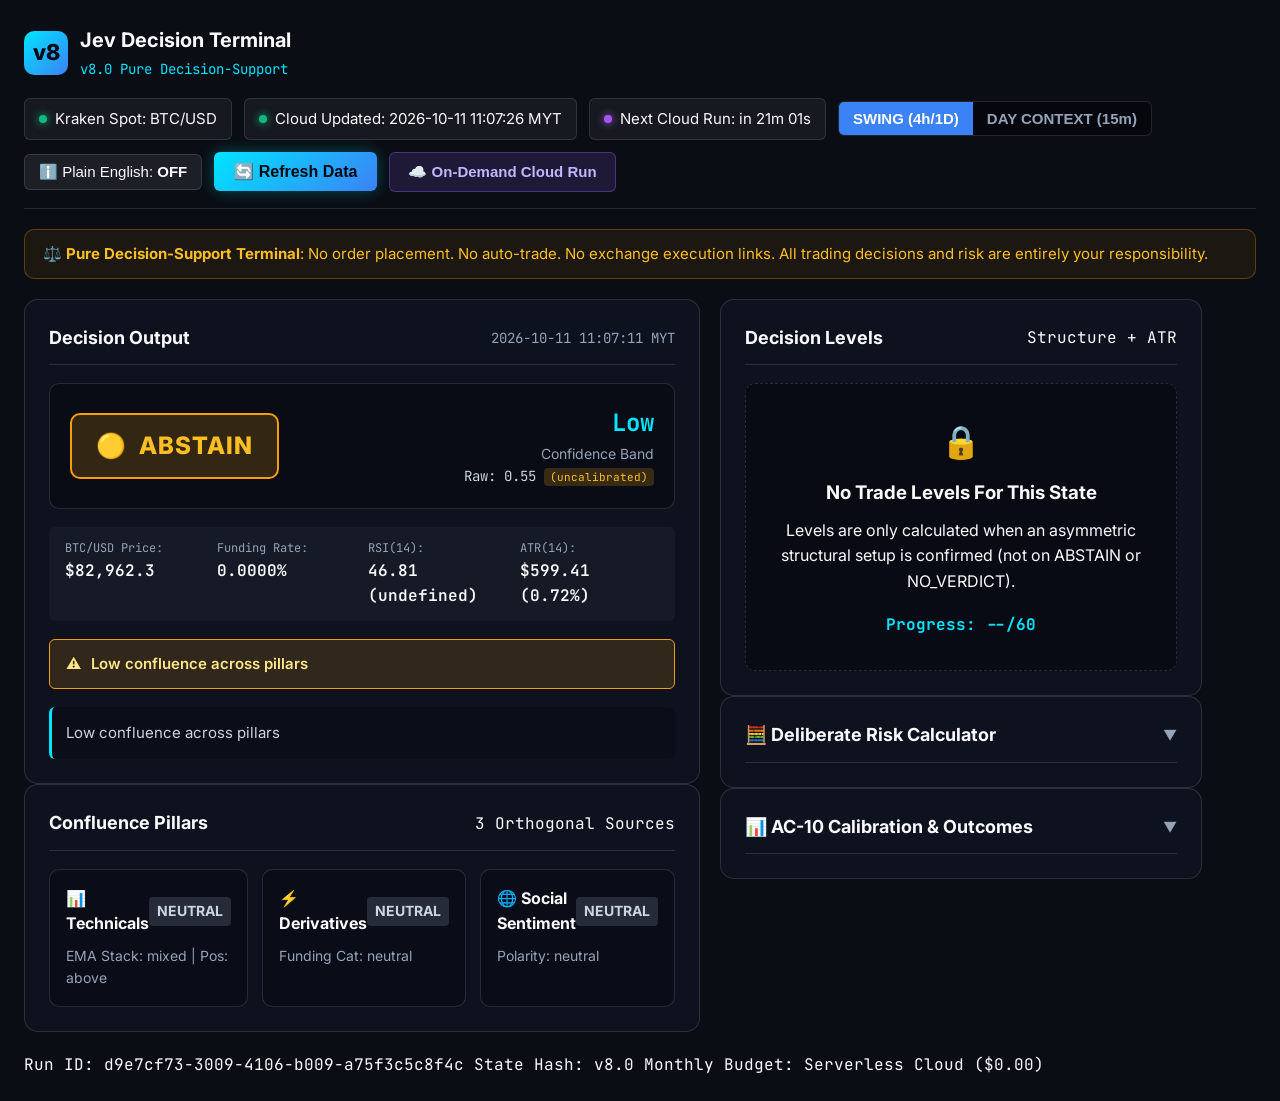
==== index.html @ d868d08a "feat(ui): add live countdown timer and on-demand cloud trigger button" ====
<!DOCTYPE html>
<html lang="en">

<head>
    <meta charset="UTF-8">
    <meta name="viewport" content="width=device-width, initial-scale=1.0">
    <title>Jev v8 — Pure Decision-Support Terminal</title>
    <!-- Fonts -->
    <link rel="preconnect" href="https://fonts.googleapis.com">
    <link rel="preconnect" href="https://fonts.gstatic.com" crossorigin>
    <link href="https://fonts.googleapis.com/css2?family=Inter:wght@400;500;600;700&family=JetBrains+Mono:wght@400;500;600;700&display=swap" rel="stylesheet">
    <link rel="stylesheet" href="app/static/css/style.css">
</head>

<body>
    <div class="terminal-container">
        <!-- 1. Header & Status Ribbon (Element 1) -->
        <header class="navbar">
            <div class="brand">
                <div class="logo-badge">v8</div>
                <div class="brand-text">
                    <span class="brand-title">Jev Decision Terminal</span>
                    <span class="brand-subtitle font-mono">v8.0 Pure Decision-Support</span>
                </div>
            </div>

            <div class="status-bar">
                <div class="status-pill">
                    <span class="status-dot"></span>
                    <span id="venue-text">Kraken Spot: BTC/USD</span>
                </div>
                <div class="status-pill">
                    <span class="status-dot"></span>
                    <span id="freshness-text">Freshness: --s</span>
                </div>
                <div class="status-pill">
                    <span class="status-dot status-dot-timer"></span>
                    <span id="next-refresh-text">Next Cloud Run: in --m</span>
                </div>
                <div class="profile-toggle">
                    <button class="profile-btn active" id="btn-profile-swing" data-profile="SWING">SWING (4h/1D)</button>
                    <button class="profile-btn" id="btn-profile-day" data-profile="DAY_CONTEXT">DAY CONTEXT (15m)</button>
                </div>
                <button class="plain-english-toggle" id="btn-toggle-plain" title="Toggle Plain English Explanations">
                    ℹ️ Plain English: <strong id="plain-english-state">OFF</strong>
                </button>
                <button class="run-btn" id="run-btn" title="Refresh live data & check for new cloud packet">
                    <span id="run-btn-text">🔄 Refresh Data</span>
                    <div class="spinner hidden" id="run-spinner"></div>
                </button>
                <button class="cloud-trigger-btn" id="btn-cloud-trigger" title="Trigger on-demand cloud calculation">
                    ☁️ On-Demand Cloud Run
                </button>
            </div>
        </header>

        <!-- 2. Permanent Disclaimer & Alert Banner (Element 2) -->
        <div class="disclaimer-banner">
            <span>⚖️ <strong>Pure Decision-Support Terminal</strong>: No order placement. No auto-trade. No exchange execution links. All trading decisions and risk are entirely your responsibility.</span>
        </div>

        <div class="system-alert-banner hidden" id="system-alert-banner">
            <span id="alert-banner-text">DEMO DATA — NOT LIVE</span>
        </div>

        <div class="shadow-alert-banner" id="shadow-alert-banner">
            <span>🛡️ <strong>SHADOW MODE ACTIVE</strong>: Run <span id="shadow-run-count">--</span>/60. Decision calibration dataset collecting. Levels hidden until window completion.</span>
        </div>

        <!-- Main Terminal Grid (Elements 3 to 7) -->
        <main class="terminal-grid">
            <!-- Left Column: Primary Decision & Pillars -->
            <div class="grid-left">
                <!-- 3. Primary Decision Card (Element 3 & 4) -->
                <section class="card decision-card">
                    <div class="card-header">
                        <span class="card-title">Decision Output</span>
                        <span class="timestamp font-mono" id="verdict-timestamp">Awaiting evaluation</span>
                    </div>

                    <div class="verdict-hero">
                        <div class="verdict-badge badge-neutral" id="verdict-badge">
                            <span class="verdict-icon" id="verdict-icon">⚪</span>
                            <span class="verdict-text" id="verdict-text">READY</span>
                        </div>
                        <div class="confidence-container">
                            <div class="confidence-band font-mono" id="confidence-band">--</div>
                            <div class="confidence-label">Confidence Band</div>
                            <div class="confidence-raw font-mono" id="confidence-raw">Raw: -- <span class="uncalibrated-pill">(uncalibrated)</span></div>
                        </div>
                    </div>

                    <!-- Market Price Snapshot -->
                    <div class="price-strip font-mono">
                        <div class="price-item">
                            <span class="p-label">BTC/USD Price:</span>
                            <span class="p-val" id="market-price">$--</span>
                        </div>
                        <div class="price-item">
                            <span class="p-label">Funding Rate:</span>
                            <span class="p-val" id="funding-rate">--%</span>
                        </div>
                        <div class="price-item">
                            <span class="p-label">RSI(14):</span>
                            <span class="p-val" id="rsi-val">--</span>
                        </div>
                        <div class="price-item">
                            <span class="p-label">ATR(14):</span>
                            <span class="p-val" id="atr-val">--</span>
                        </div>
                    </div>

                    <!-- Conflict Box -->
                    <div class="conflict-banner hidden" id="conflict-banner">
                        <span class="conflict-icon">⚠️</span>
                        <span class="conflict-msg" id="conflict-msg">Conflicts detected across pillars. Defaulting to ABSTAIN.</span>
                    </div>

                    <!-- Reasons / Explanation -->
                    <div class="reasons-box" id="reasons-box">
                        Click "Evaluate BTC" to analyze current market structure, Lean 5 indicators, and pillar confluence.
                    </div>
                </section>

                <!-- 4. Pillars & Confluence Card (Element 5) -->
                <section class="card pillars-card">
                    <div class="card-header">
                        <span class="card-title">Confluence Pillars</span>
                        <span class="card-sub font-mono">3 Orthogonal Sources</span>
                    </div>

                    <div class="pillars-grid">
                        <div class="pillar-box" id="pillar-tech">
                            <div class="pillar-header">
                                <span class="pillar-name">📊 Technicals</span>
                                <span class="pillar-state state-neutral" id="state-tech">--</span>
                            </div>
                            <p class="pillar-detail" id="detail-tech">EMA20/50/200 Stack & RSI14</p>
                            <p class="plain-english-text hidden" id="plain-tech">Evaluates trend direction and momentum over 300+ candles.</p>
                        </div>

                        <div class="pillar-box" id="pillar-deriv">
                            <div class="pillar-header">
                                <span class="pillar-name">⚡ Derivatives</span>
                                <span class="pillar-state state-neutral" id="state-deriv">--</span>
                            </div>
                            <p class="pillar-detail" id="detail-deriv">Perpetual Funding Rate & OI</p>
                            <p class="plain-english-text hidden" id="plain-deriv">Detects crowded short or long positions that could squeeze.</p>
                        </div>

                        <div class="pillar-box" id="pillar-soc">
                            <div class="pillar-header">
                                <span class="pillar-name">🌐 Social Sentiment</span>
                                <span class="pillar-state state-neutral" id="state-soc">--</span>
                            </div>
                            <p class="pillar-detail" id="detail-soc">Polarity, Diversity & Engagement</p>
                            <p class="plain-english-text hidden" id="plain-soc">Summary crowd sentiment: extreme fear acts as contrarian absorption.</p>
                        </div>
                    </div>
                </section>
            </div>

            <!-- Right Column: Decision Levels & Risk Calculator -->
            <div class="grid-right">
                <!-- 5. Decision Levels Card (Element 6) -->
                <section class="card levels-card">
                    <div class="card-header">
                        <span class="card-title">Decision Levels</span>
                        <span class="method-tag font-mono" id="levels-method">Structure + ATR</span>
                    </div>

                    <!-- Locked in shadow mode -->
                    <div class="shadow-locked-box" id="shadow-locked-box">
                        <div class="lock-icon">🔒</div>
                        <h3>Levels Hidden in Shadow Mode</h3>
                        <p>First 60 verdicts run in shadow calibration mode to verify performance before revealing trade levels.</p>
                        <span class="shadow-progress font-mono" id="shadow-progress-text">Progress: --/60</span>
                    </div>

                    <!-- Unlocked levels view -->
                    <div class="levels-content hidden" id="levels-content">
                        <div class="level-row">
                            <span class="lvl-label">Entry Zone</span>
                            <span class="lvl-val font-mono" id="lvl-entry">--</span>
                            <button class="copy-field-btn" data-field="Entry" id="btn-copy-entry">📋 Copy Entry</button>
                        </div>
                        <div class="level-row">
                            <span class="lvl-label">Stop-Loss</span>
                            <span class="lvl-val font-mono text-danger" id="lvl-stop">--</span>
                            <button class="copy-field-btn" data-field="Stop" id="btn-copy-stop">📋 Copy Stop</button>
                        </div>
                        <div class="level-row">
                            <span class="lvl-label">Target 1 (Primary)</span>
                            <span class="lvl-val font-mono text-success" id="lvl-tp1">--</span>
                            <button class="copy-field-btn" data-field="Target 1" id="btn-copy-tp1">📋 Copy T1</button>
                        </div>
                        <div class="level-row" id="row-target-ext">
                            <span class="lvl-label">Target 2 (Extended)</span>
                            <span class="lvl-val font-mono text-success" id="lvl-tp2">--</span>
                            <button class="copy-field-btn" data-field="Target 2" id="btn-copy-tp2">📋 Copy T2</button>
                        </div>
                        <div class="invalidation-strip font-mono" id="lvl-invalidation">
                            Invalidation: --
                        </div>
                        <div class="levels-warning">
                            ⚠️ Warning: Pure decision support. No order placed. Not an active stop.
                        </div>
                    </div>
                </section>

                <!-- 6. Deliberate Risk Calculator (Element 7) -->
                <section class="card risk-card">
                    <div class="card-header accordion-toggle" id="calc-toggle">
                        <span class="card-title">🧮 Deliberate Risk Calculator</span>
                        <span class="accordion-arrow" id="calc-arrow">▼</span>
                    </div>
                    <div class="calc-body collapsed" id="calc-body">
                        <p class="calc-desc">Calculate mathematical position size before placing any manual order:</p>
                        <div class="calc-form">
                            <div class="calc-group">
                                <label for="calc-equity">Total Account Equity ($)</label>
                                <input type="number" id="calc-equity" placeholder="e.g. 10000" min="0">
                            </div>
                            <div class="calc-group">
                                <label for="calc-risk-pct">Risk Tolerance (% of Equity)</label>
                                <input type="number" id="calc-risk-pct" placeholder="e.g. 1.0" min="0.1" max="10" step="0.1" value="1.0">
                            </div>
                            <div class="calc-group">
                                <label for="calc-stop-pct">Stop-Loss Distance (%)</label>
                                <input type="number" id="calc-stop-pct" placeholder="e.g. 3.5" min="0.1" step="0.1">
                            </div>
                            <button class="calc-btn" id="btn-calc-size">Compute Safe Position Size</button>
                        </div>
                        <div class="calc-result hidden" id="calc-result">
                            <div class="result-row">
                                <span>Max $ at Risk:</span>
                                <strong class="font-mono text-danger" id="calc-max-risk">$--</strong>
                            </div>
                            <div class="result-row">
                                <span>Recommended Position Size:</span>
                                <strong class="font-mono text-success" id="calc-pos-size">$--</strong>
                            </div>
                        </div>
                    </div>
                </section>

                <!-- 7. AC-10 Calibration & Forward Outcomes Accordion -->
                <section class="card calibration-card">
                    <div class="card-header accordion-toggle" id="cal-toggle">
                        <span class="card-title">📊 AC-10 Calibration & Outcomes</span>
                        <span class="accordion-arrow" id="cal-arrow">▼</span>
                    </div>
                    <div class="calc-body collapsed" id="cal-body">
                        <div class="cal-status-row">
                            <span class="cal-badge" id="ac10-status-badge">AC-10: COLLECTING (0/60)</span>
                            <span class="cal-badge font-mono" id="cal-status-badge">Calibration: Pending (0/100)</span>
                        </div>
                        <p class="cal-msg" id="cal-msg">Record forward outcomes to evaluate High band vs Low band performance per AC-10 gate.</p>

                        <div class="outcome-form">
                            <h4 class="form-title">Record Forward Outcome for Current Run</h4>
                            <div class="calc-group">
                                <label for="outcome-run-id">Target Run ID</label>
                                <input type="text" id="outcome-run-id" readonly placeholder="Run ID will appear here">
                            </div>
                            <div class="calc-group">
                                <label for="outcome-choice">Realized Forward Outcome</label>
                                <select id="outcome-choice">
                                    <option value="WIN">WIN (Primary Target Reached)</option>
                                    <option value="LOSS">LOSS (Stop-Loss Hit)</option>
                                    <option value="BREAKEVEN">BREAKEVEN (Exited at Entry)</option>
                                    <option value="EXPIRED">EXPIRED (Session Invalidated)</option>
                                    <option value="ABSTAIN_OBSERVED">ABSTAIN OBSERVED (Chop / Capital Preserved)</option>
                                </select>
                            </div>
                            <div class="calc-group">
                                <label for="outcome-pnl">Realized PnL % (Optional)</label>
                                <input type="number" id="outcome-pnl" placeholder="e.g. +3.5 or -1.5" step="0.1">
                            </div>
                            <button class="calc-btn" id="btn-save-outcome">Save Verified Outcome</button>
                            <div class="outcome-success hidden" id="outcome-saved-msg">✓ Outcome recorded successfully!</div>
                        </div>

                        <div class="cal-table-wrap">
                            <h4 class="form-title">Band Performance Summary</h4>
                            <table class="cal-table">
                                <thead>
                                    <tr>
                                        <th>Band</th>
                                        <th>Outcomes</th>
                                        <th>Wins</th>
                                        <th>Losses</th>
                                        <th>Win Rate</th>
                                    </tr>
                                </thead>
                                <tbody id="cal-table-body">
                                    <tr><td>High</td><td>0</td><td>0</td><td>0</td><td>0.0%</td></tr>
                                    <tr><td>Medium</td><td>0</td><td>0</td><td>0</td><td>0.0%</td></tr>
                                    <tr><td>Low</td><td>0</td><td>0</td><td>0</td><td>0.0%</td></tr>
                                </tbody>
                            </table>
                        </div>
                    </div>
                </section>
            </div>
        </main>

        <!-- Footer -->
        <footer class="terminal-footer font-mono">
            <span>Run ID: <span id="footer-run-id">--</span></span>
            <span>State Hash: <span id="footer-state-hash">--</span></span>
            <span>Monthly Budget: <span id="footer-cost">$0.00 / $20.00</span></span>
        </footer>
    </div>

    <script src="app/static/js/app.js"></script>
</body>

</html>
---- app/static/css/style.css ----
:root {
    --bg-main: #0a0d14;
    --bg-card: rgba(16, 21, 34, 0.85);
    --border-subtle: rgba(255, 255, 255, 0.12);
    --border-accent: rgba(0, 229, 255, 0.35);

    --text-primary: #f8fafc;
    --text-secondary: #cbd5e1;
    --text-muted: #94a3b8;

    --accent-cyan: #00e5ff;
    --accent-blue: #3b82f6;
    --accent-green: #10b981;
    --accent-red: #ef4444;
    --accent-amber: #f59e0b;
    --accent-purple: #a855f7;

    --radius-sm: 6px;
    --radius-md: 10px;
    --radius-lg: 14px;
}

* {
    box-sizing: border-box;
    margin: 0;
    padding: 0;
}

body {
    background-color: var(--bg-main);
    color: var(--text-primary);
    font-family: 'Inter', -apple-system, BlinkMacSystemFont, sans-serif;
    font-size: 16px; /* AC-09: 16px min typography */
    line-height: 1.6;
    min-height: 100vh;
}

.font-mono {
    font-family: 'JetBrains Mono', monospace;
}

.hidden {
    display: none !important;
}

.terminal-container {
    max-width: 1400px;
    margin: 0 auto;
    padding: 24px;
    display: flex;
    flex-direction: column;
    gap: 20px;
}

/* 1. Header & Status Bar */
.navbar {
    display: flex;
    justify-content: space-between;
    align-items: center;
    padding-bottom: 16px;
    border-bottom: 1px solid var(--border-subtle);
    flex-wrap: wrap;
    gap: 16px;
}

.brand {
    display: flex;
    align-items: center;
    gap: 12px;
}

.logo-badge {
    width: 44px;
    height: 44px;
    border-radius: var(--radius-md);
    background: linear-gradient(135deg, var(--accent-cyan), var(--accent-blue));
    color: #030712;
    display: flex;
    align-items: center;
    justify-content: center;
    font-size: 22px;
    font-weight: 800;
}

.brand-title {
    font-size: 20px;
    font-weight: 700;
    display: block;
}

.brand-subtitle {
    font-size: 14px;
    color: var(--accent-cyan);
}

.status-bar {
    display: flex;
    align-items: center;
    gap: 12px;
    flex-wrap: wrap;
}

.status-pill {
    display: flex;
    align-items: center;
    gap: 8px;
    background: rgba(255, 255, 255, 0.05);
    padding: 8px 14px;
    border-radius: var(--radius-sm);
    font-size: 15px;
    border: 1px solid var(--border-subtle);
}

.status-dot {
    width: 8px;
    height: 8px;
    border-radius: 50%;
    background: var(--accent-green);
    box-shadow: 0 0 8px var(--accent-green);
}

.profile-toggle {
    display: flex;
    background: rgba(0, 0, 0, 0.4);
    border: 1px solid var(--border-subtle);
    border-radius: var(--radius-sm);
    overflow: hidden;
}

.profile-btn {
    background: transparent;
    border: none;
    color: var(--text-muted);
    padding: 8px 14px;
    font-size: 15px;
    font-weight: 600;
    cursor: pointer;
    transition: all 0.2s;
}

.profile-btn.active {
    background: var(--accent-blue);
    color: #ffffff;
}

.plain-english-toggle {
    background: rgba(255, 255, 255, 0.08);
    border: 1px solid var(--border-subtle);
    color: var(--text-primary);
    padding: 8px 14px;
    border-radius: var(--radius-sm);
    cursor: pointer;
    font-size: 15px;
}

.run-btn {
    background: linear-gradient(135deg, var(--accent-cyan), var(--accent-blue));
    color: #030712;
    border: none;
    padding: 10px 20px;
    border-radius: var(--radius-sm);
    font-size: 16px;
    font-weight: 700;
    cursor: pointer;
    display: flex;
    align-items: center;
    gap: 8px;
    box-shadow: 0 0 15px rgba(0, 229, 255, 0.3);
}

.run-btn:hover {
    filter: brightness(1.1);
}

.cloud-trigger-btn {
    background: rgba(139, 92, 246, 0.15);
    border: 1px solid rgba(139, 92, 246, 0.4);
    color: #c4b5fd;
    padding: 10px 18px;
    border-radius: var(--radius-sm);
    font-size: 15px;
    font-weight: 600;
    cursor: pointer;
    display: flex;
    align-items: center;
    gap: 6px;
    transition: all 0.2s ease;
}

.cloud-trigger-btn:hover {
    background: rgba(139, 92, 246, 0.3);
    border-color: rgba(139, 92, 246, 0.8);
    color: #ffffff;
    box-shadow: 0 0 12px rgba(139, 92, 246, 0.35);
}

.status-dot-timer {
    background: #a855f7 !important;
    box-shadow: 0 0 8px #a855f7 !important;
}

/* 2. Permanent Disclaimer & Banners */
.disclaimer-banner {
    background: rgba(245, 158, 11, 0.08);
    border: 1px solid rgba(245, 158, 11, 0.3);
    color: #fbbf24;
    padding: 12px 18px;
    border-radius: var(--radius-md);
    font-size: 15px;
}

.system-alert-banner {
    background: rgba(239, 68, 68, 0.15);
    border: 1px solid var(--accent-red);
    color: #fca5a5;
    padding: 14px 20px;
    border-radius: var(--radius-md);
    font-size: 16px;
    font-weight: 700;
    text-align: center;
}

.shadow-alert-banner {
    background: rgba(59, 130, 246, 0.12);
    border: 1px solid rgba(59, 130, 246, 0.4);
    color: #93c5fd;
    padding: 12px 18px;
    border-radius: var(--radius-md);
    font-size: 15px;
}

/* 3. Main Grid Layout */
.terminal-grid {
    display: grid;
    grid-template-columns: 1.1fr 0.9fr;
    gap: 20px;
}

@media (max-width: 992px) {
    .terminal-grid {
        grid-template-columns: 1fr;
    }
}

.card {
    background: var(--bg-card);
    border: 1px solid var(--border-subtle);
    border-radius: var(--radius-lg);
    padding: 24px;
    display: flex;
    flex-direction: column;
    gap: 18px;
}

.card-header {
    display: flex;
    justify-content: space-between;
    align-items: center;
    border-bottom: 1px solid var(--border-subtle);
    padding-bottom: 12px;
}

.card-title {
    font-size: 18px;
    font-weight: 700;
    color: var(--text-primary);
}

.timestamp {
    font-size: 14px;
    color: var(--text-muted);
}

/* Verdict Hero */
.verdict-hero {
    display: flex;
    justify-content: space-between;
    align-items: center;
    background: rgba(0, 0, 0, 0.3);
    padding: 20px;
    border-radius: var(--radius-md);
    border: 1px solid var(--border-subtle);
}

.verdict-badge {
    display: flex;
    align-items: center;
    gap: 12px;
    padding: 12px 24px;
    border-radius: var(--radius-md);
    font-size: 24px;
    font-weight: 800;
    letter-spacing: 1px;
}

.badge-neutral { background: rgba(148, 163, 184, 0.15); color: #cbd5e1; border: 1px solid #64748b; }
.badge-abstain { background: rgba(245, 158, 11, 0.18); color: #fbbf24; border: 2px solid #f59e0b; }
.badge-buy     { background: rgba(16, 185, 129, 0.18); color: #34d399; border: 2px solid #10b981; }
.badge-sell    { background: rgba(239, 68, 68, 0.18);  color: #f87171; border: 2px solid #ef4444; }
.badge-hold    { background: rgba(59, 130, 246, 0.18); color: #60a5fa; border: 2px solid #3b82f6; }
.badge-fail    { background: rgba(239, 68, 68, 0.25);  color: #fca5a5; border: 2px dashed #ef4444; }

.confidence-container {
    text-align: right;
}

.confidence-band {
    font-size: 24px;
    font-weight: 700;
    color: var(--accent-cyan);
}

.confidence-label {
    font-size: 14px;
    color: var(--text-muted);
}

.confidence-raw {
    font-size: 14px;
    color: var(--text-secondary);
}

.uncalibrated-pill {
    background: rgba(245, 158, 11, 0.2);
    color: #fbbf24;
    padding: 2px 6px;
    border-radius: 4px;
    font-size: 11px;
}

/* Price Strip */
.price-strip {
    display: grid;
    grid-template-columns: repeat(4, 1fr);
    gap: 12px;
    background: rgba(255, 255, 255, 0.03);
    padding: 12px 16px;
    border-radius: var(--radius-sm);
    font-size: 14px;
}

.p-label { color: var(--text-muted); display: block; font-size: 12px; }
.p-val { color: var(--text-primary); font-weight: 600; font-size: 16px; }

/* Conflict Banner */
.conflict-banner {
    display: flex;
    align-items: center;
    gap: 10px;
    background: rgba(245, 158, 11, 0.15);
    border: 1px solid var(--accent-amber);
    color: #fde68a;
    padding: 12px 16px;
    border-radius: var(--radius-sm);
    font-size: 15px;
    font-weight: 600;
}

.reasons-box {
    background: rgba(0, 0, 0, 0.2);
    padding: 14px;
    border-radius: var(--radius-sm);
    font-size: 15px;
    color: var(--text-secondary);
    border-left: 3px solid var(--accent-cyan);
}

/* Pillars Card */
.pillars-grid {
    display: grid;
    grid-template-columns: repeat(3, 1fr);
    gap: 14px;
}

.pillar-box {
    background: rgba(0, 0, 0, 0.25);
    border: 1px solid var(--border-subtle);
    border-radius: var(--radius-md);
    padding: 16px;
    display: flex;
    flex-direction: column;
    gap: 8px;
}

.pillar-header {
    display: flex;
    justify-content: space-between;
    align-items: center;
}

.pillar-name {
    font-size: 16px;
    font-weight: 700;
}

.pillar-state {
    font-size: 14px;
    font-weight: 700;
    text-transform: uppercase;
    padding: 3px 8px;
    border-radius: 4px;
}

.state-bullish { background: rgba(16, 185, 129, 0.2); color: #34d399; }
.state-bearish { background: rgba(239, 68, 68, 0.2);  color: #f87171; }
.state-neutral { background: rgba(148, 163, 184, 0.2); color: #cbd5e1; }
.state-weak    { background: rgba(245, 158, 11, 0.2); color: #fbbf24; }
.state-unavailable { background: rgba(100, 116, 139, 0.2); color: #94a3b8; }

.pillar-detail {
    font-size: 14px;
    color: var(--text-muted);
}

.plain-english-text {
    font-size: 13px;
    color: var(--accent-cyan);
    background: rgba(0, 229, 255, 0.08);
    padding: 6px 10px;
    border-radius: 4px;
}

/* Levels Card */
.shadow-locked-box {
    background: rgba(0, 0, 0, 0.35);
    border: 1px dashed var(--border-subtle);
    border-radius: var(--radius-md);
    padding: 32px 20px;
    text-align: center;
    display: flex;
    flex-direction: column;
    align-items: center;
    gap: 10px;
}

.lock-icon { font-size: 32px; }
.shadow-progress { color: var(--accent-cyan); font-weight: 700; margin-top: 8px; font-size: 16px; }

.levels-content {
    display: flex;
    flex-direction: column;
    gap: 12px;
}

.level-row {
    display: flex;
    justify-content: space-between;
    align-items: center;
    background: rgba(0, 0, 0, 0.2);
    padding: 12px 16px;
    border-radius: var(--radius-sm);
    font-size: 16px;
}

.lvl-label { color: var(--text-muted); font-size: 15px; }
.lvl-val { font-weight: 700; font-size: 18px; }
.text-danger { color: #f87171; }
.text-success { color: #34d399; }

.copy-field-btn {
    background: rgba(255, 255, 255, 0.08);
    border: 1px solid var(--border-subtle);
    color: var(--text-primary);
    padding: 6px 12px;
    border-radius: var(--radius-sm);
    cursor: pointer;
    font-size: 13px;
    font-weight: 600;
}

.copy-field-btn:hover { background: rgba(255, 255, 255, 0.15); }

.invalidation-strip {
    font-size: 14px;
    color: var(--accent-amber);
    background: rgba(245, 158, 11, 0.08);
    padding: 10px 14px;
    border-radius: var(--radius-sm);
}

.levels-warning {
    font-size: 13px;
    color: var(--text-muted);
    font-style: italic;
}

/* Risk Calculator */
.accordion-toggle {
    cursor: pointer;
    user-select: none;
}

.accordion-arrow {
    font-size: 14px;
    color: var(--text-muted);
    transition: transform 0.2s;
}

.calc-body.collapsed {
    display: none;
}

.calc-desc {
    font-size: 14px;
    color: var(--text-muted);
    margin-bottom: 12px;
}

.calc-form {
    display: flex;
    flex-direction: column;
    gap: 12px;
}

.calc-group {
    display: flex;
    flex-direction: column;
    gap: 6px;
}

.calc-group label {
    font-size: 14px;
    color: var(--text-secondary);
}

.calc-group input {
    background: rgba(0, 0, 0, 0.3);
    border: 1px solid var(--border-subtle);
    color: #ffffff;
    padding: 10px 14px;
    border-radius: var(--radius-sm);
    font-size: 16px;
    font-family: 'JetBrains Mono', monospace;
}

.calc-btn {
    background: rgba(59, 130, 246, 0.2);
    border: 1px solid var(--accent-blue);
    color: #93c5fd;
    padding: 10px;
    border-radius: var(--radius-sm);
    font-size: 15px;
    font-weight: 700;
    cursor: pointer;
    margin-top: 6px;
}

.calc-btn:hover { background: rgba(59, 130, 246, 0.35); }

.calc-result {
    background: rgba(0, 0, 0, 0.3);
    border-radius: var(--radius-sm);
    padding: 14px;
    margin-top: 12px;
    display: flex;
    flex-direction: column;
    gap: 8px;
    border-left: 3px solid var(--accent-green);
}

.result-row {
    display: flex;
/* Calibration Drawer Styles */
.calibration-card {
    border-color: rgba(59, 130, 246, 0.25);
}

.cal-status-row {
    display: flex;
    gap: 12px;
    flex-wrap: wrap;
    margin-bottom: 12px;
}

.cal-badge {
    padding: 6px 14px;
    border-radius: var(--radius-sm);
    background: rgba(59, 130, 246, 0.15);
    border: 1px solid rgba(59, 130, 246, 0.3);
    color: var(--accent-cyan);
    font-size: 16px;
    font-weight: 600;
}

.cal-badge.badge-passed {
    background: rgba(16, 185, 129, 0.15);
    border-color: rgba(16, 185, 129, 0.4);
    color: var(--accent-green);
}

.cal-badge.badge-recal {
    background: rgba(245, 158, 11, 0.15);
    border-color: rgba(245, 158, 11, 0.4);
    color: var(--accent-amber);
}

.cal-msg {
    color: var(--text-secondary);
    font-size: 16px;
    margin-bottom: 16px;
    line-height: 1.5;
}

.form-title {
    font-size: 16px;
    font-weight: 600;
    margin: 14px 0 8px 0;
    color: var(--text-primary);
}

.outcome-form {
    background: rgba(0, 0, 0, 0.25);
    padding: 16px;
    border-radius: var(--radius-sm);
    margin-bottom: 16px;
    display: flex;
    flex-direction: column;
    gap: 12px;
}

.outcome-form select {
    background: rgba(10, 13, 20, 0.85);
    border: 1px solid var(--border-subtle);
    border-radius: var(--radius-sm);
    color: var(--text-primary);
    padding: 10px 12px;
    font-size: 16px;
}

.outcome-success {
    color: var(--accent-green);
    font-size: 16px;
    font-weight: 600;
    padding: 6px 0;
}

.cal-table-wrap {
    margin-top: 10px;
}

.cal-table {
    width: 100%;
    border-collapse: collapse;
    font-size: 16px;
    margin-top: 8px;
}

.cal-table th, .cal-table td {
    padding: 10px 12px;
    text-align: left;
    border-bottom: 1px solid var(--border-subtle);
}

.cal-table th {
    color: var(--text-muted);
    font-size: 16px;
}

/* Footer */
.terminal-footer {
    display: flex;
    justify-content: space-between;
    font-size: 13px;
    color: var(--text-muted);
    border-top: 1px solid var(--border-subtle);
    padding-top: 14px;
    flex-wrap: wrap;
    gap: 10px;
}

/* Spinner */
.spinner {
    width: 16px;
    height: 16px;
    border: 2px solid rgba(0,0,0,0.3);
    border-top-color: #000;
    border-radius: 50%;
    animation: spin 0.8s linear infinite;
}

@keyframes spin {
    to { transform: rotate(360deg); }
}
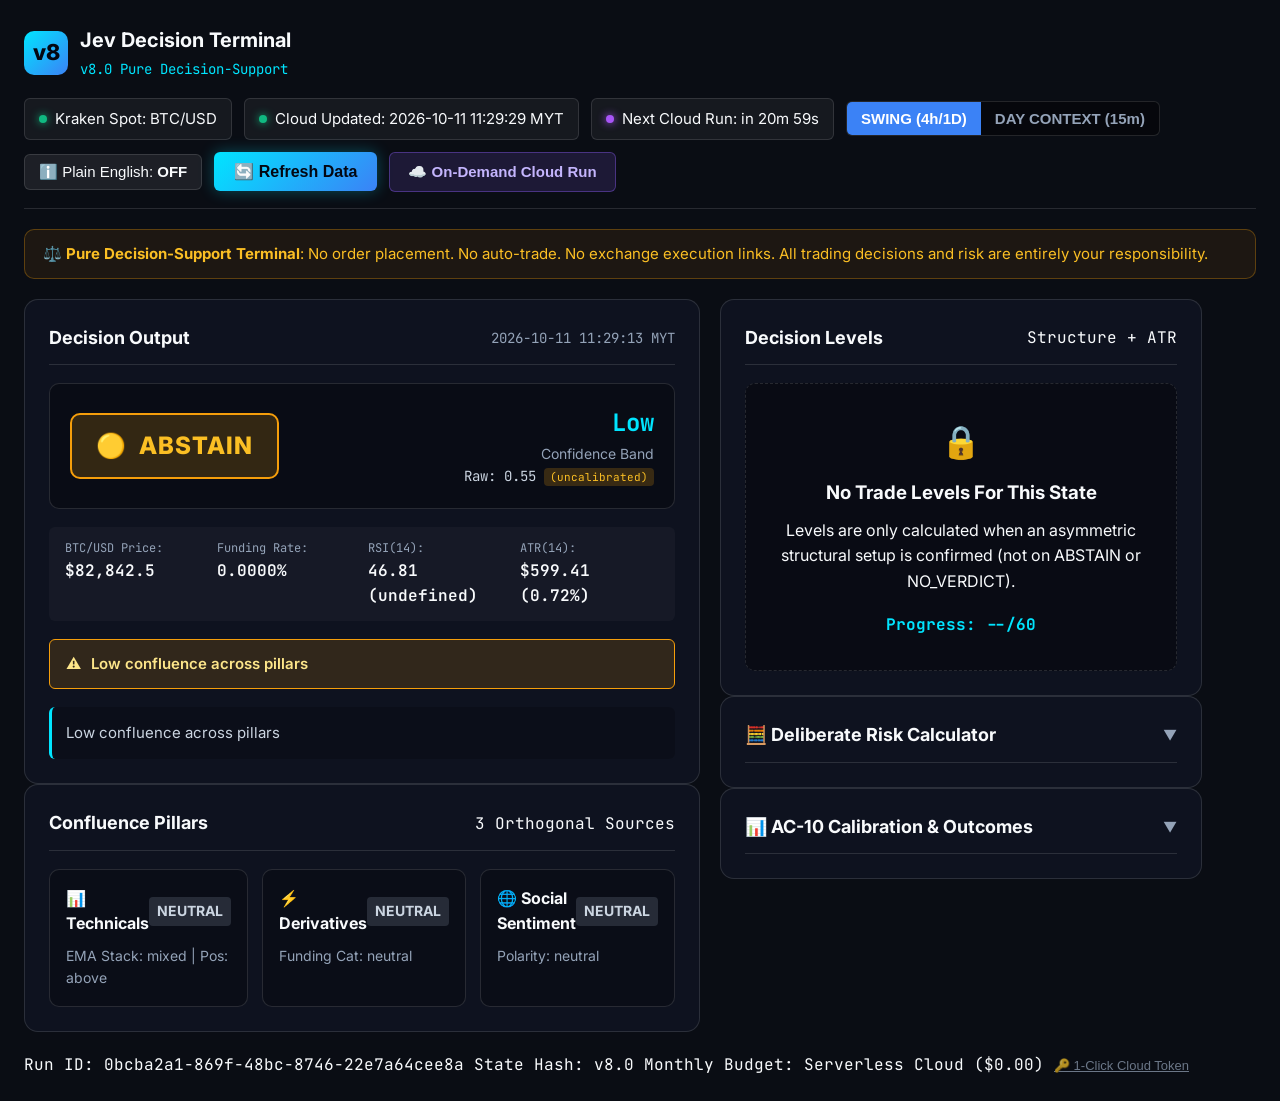
==== commit 39c1cd20: "feat(ui): add seamless 1-click in-dashboard cloud run trigger with live progress countdown" ====
--- a/index.html
+++ b/index.html
@@ -310,6 +310,7 @@
             <span>Run ID: <span id="footer-run-id">--</span></span>
             <span>State Hash: <span id="footer-state-hash">--</span></span>
             <span>Monthly Budget: <span id="footer-cost">$0.00 / $20.00</span></span>
+            <button class="token-config-btn" id="btn-config-token" title="Set or change GitHub token for 1-click cloud trigger">🔑 1-Click Cloud Token</button>
         </footer>
     </div>
 
--- a/app/static/css/style.css
+++ b/app/static/css/style.css
@@ -192,6 +192,37 @@
     border-color: rgba(139, 92, 246, 0.8);
     color: #ffffff;
     box-shadow: 0 0 12px rgba(139, 92, 246, 0.35);
+}
+
+.cloud-trigger-btn.running {
+    background: rgba(245, 158, 11, 0.2);
+    border-color: #f59e0b;
+    color: #fbbf24;
+    cursor: wait;
+    box-shadow: 0 0 15px rgba(245, 158, 11, 0.4);
+}
+
+.cloud-trigger-btn.success {
+    background: rgba(16, 185, 129, 0.25);
+    border-color: #10b981;
+    color: #34d399;
+    box-shadow: 0 0 15px rgba(16, 185, 129, 0.4);
+}
+
+.token-config-btn {
+    background: transparent;
+    border: none;
+    color: var(--text-muted);
+    font-size: 13px;
+    cursor: pointer;
+    text-decoration: underline;
+    opacity: 0.7;
+    transition: opacity 0.2s;
+}
+
+.token-config-btn:hover {
+    opacity: 1;
+    color: var(--accent-cyan);
 }
 
 .status-dot-timer {
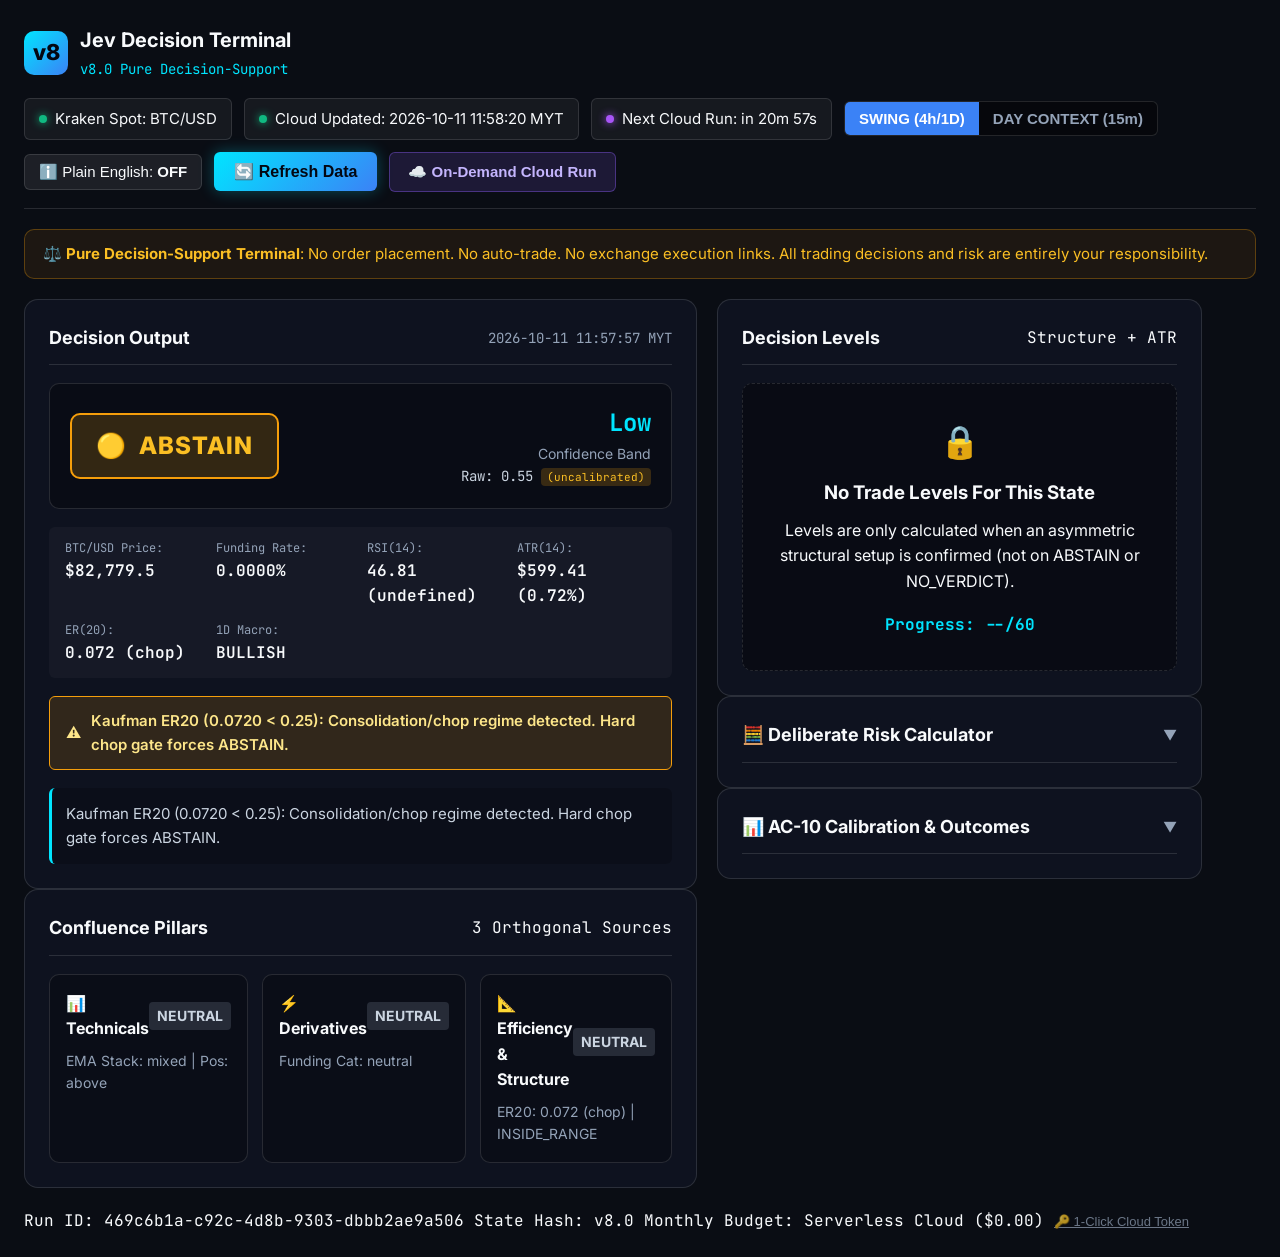
==== commit 2d348b49: "feat(indicators): upgrade orthogonal indicators for BTC swing trading - add Kaufman ER20 chop gate, " ====
--- a/index.html
+++ b/index.html
@@ -108,6 +108,14 @@
                             <span class="p-label">ATR(14):</span>
                             <span class="p-val" id="atr-val">--</span>
                         </div>
+                        <div class="price-item">
+                            <span class="p-label">ER(20):</span>
+                            <span class="p-val" id="er-val">--</span>
+                        </div>
+                        <div class="price-item">
+                            <span class="p-label">1D Macro:</span>
+                            <span class="p-val" id="macro-val">--</span>
+                        </div>
                     </div>
 
                     <!-- Conflict Box -->
@@ -150,11 +158,11 @@
 
                         <div class="pillar-box" id="pillar-soc">
                             <div class="pillar-header">
-                                <span class="pillar-name">🌐 Social Sentiment</span>
+                                <span class="pillar-name">📐 Efficiency & Structure</span>
                                 <span class="pillar-state state-neutral" id="state-soc">--</span>
                             </div>
-                            <p class="pillar-detail" id="detail-soc">Polarity, Diversity & Engagement</p>
-                            <p class="plain-english-text hidden" id="plain-soc">Summary crowd sentiment: extreme fear acts as contrarian absorption.</p>
+                            <p class="pillar-detail" id="detail-soc">Kaufman ER20 & 20-Bar BOS</p>
+                            <p class="plain-english-text hidden" id="plain-soc">Filters sideways chop (ER &lt; 0.25 forces ABSTAIN) & tracks confirmed breakouts.</p>
                         </div>
                     </div>
                 </section>
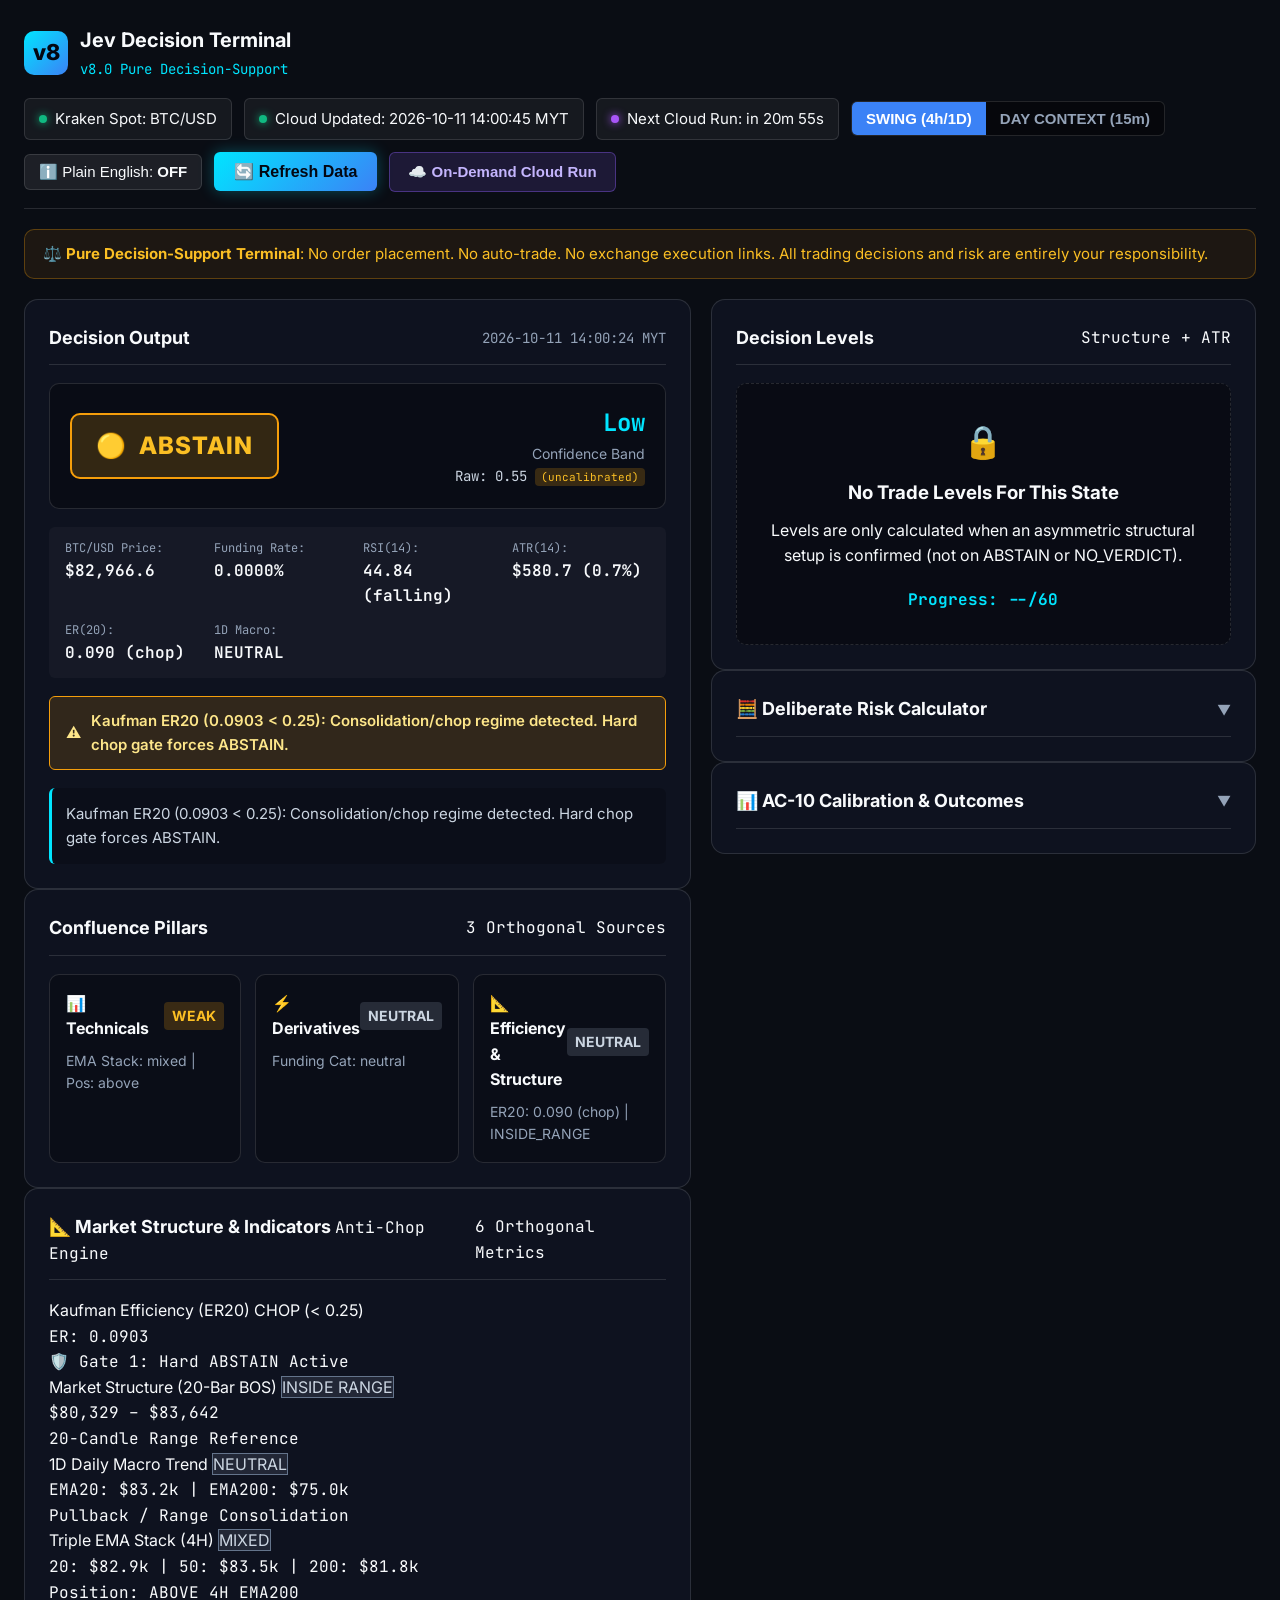
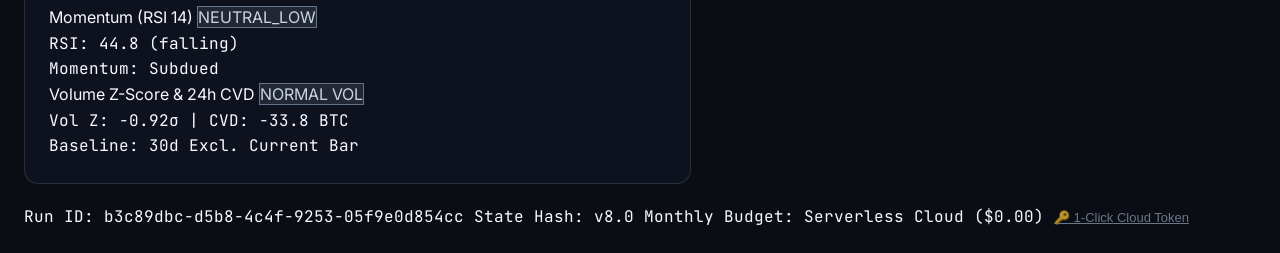
==== commit 1e176622: "fix(indicators): refine 1D macro trend to neutral on EMA20 pullback, fix rsi_dir, and add visual ind" ====
--- a/index.html
+++ b/index.html
@@ -4,12 +4,15 @@
 <head>
     <meta charset="UTF-8">
     <meta name="viewport" content="width=device-width, initial-scale=1.0">
+    <meta http-equiv="Cache-Control" content="no-cache, no-store, must-revalidate">
+    <meta http-equiv="Pragma" content="no-cache">
+    <meta http-equiv="Expires" content="0">
     <title>Jev v8 — Pure Decision-Support Terminal</title>
     <!-- Fonts -->
     <link rel="preconnect" href="https://fonts.googleapis.com">
     <link rel="preconnect" href="https://fonts.gstatic.com" crossorigin>
     <link href="https://fonts.googleapis.com/css2?family=Inter:wght@400;500;600;700&family=JetBrains+Mono:wght@400;500;600;700&display=swap" rel="stylesheet">
-    <link rel="stylesheet" href="app/static/css/style.css">
+    <link rel="stylesheet" href="app/static/css/style.css?v=8.2.0">
 </head>
 
 <body>
@@ -166,6 +169,79 @@
                         </div>
                     </div>
                 </section>
+
+                <!-- 5. Quantitative Indicators & Market Structure Matrix -->
+                <section class="card indicators-matrix-card">
+                    <div class="card-header">
+                        <div class="card-title-group">
+                            <span class="card-title">📐 Market Structure & Indicators</span>
+                            <span class="card-badge font-mono">Anti-Chop Engine</span>
+                        </div>
+                        <span class="card-sub font-mono">6 Orthogonal Metrics</span>
+                    </div>
+
+                    <div class="indicator-matrix-grid">
+                        <!-- 1. Kaufman ER20 -->
+                        <div class="indicator-tile">
+                            <div class="tile-top">
+                                <span class="tile-label">Kaufman Efficiency (ER20)</span>
+                                <span class="tile-badge badge-chop" id="tile-badge-er">CHOP (&lt; 0.25)</span>
+                            </div>
+                            <div class="tile-val font-mono" id="tile-val-er">ER: 0.0903</div>
+                            <div class="tile-footer font-mono" id="tile-foot-er">🛡️ Gate 1: Hard ABSTAIN Active</div>
+                        </div>
+
+                        <!-- 2. Break of Structure (BOS) -->
+                        <div class="indicator-tile">
+                            <div class="tile-top">
+                                <span class="tile-label">Market Structure (20-Bar BOS)</span>
+                                <span class="tile-badge badge-neutral" id="tile-badge-bos">INSIDE RANGE</span>
+                            </div>
+                            <div class="tile-val font-mono" id="tile-val-range">$80,329 – $83,642</div>
+                            <div class="tile-footer font-mono" id="tile-foot-bos">20-Candle Range Reference</div>
+                        </div>
+
+                        <!-- 3. Daily 1D Macro Trend -->
+                        <div class="indicator-tile">
+                            <div class="tile-top">
+                                <span class="tile-label">1D Daily Macro Trend</span>
+                                <span class="tile-badge badge-neutral" id="tile-badge-macro">NEUTRAL</span>
+                            </div>
+                            <div class="tile-val font-mono" id="tile-val-macro-ema">EMA20: $83.2k | EMA200: $75.0k</div>
+                            <div class="tile-footer font-mono" id="tile-foot-macro">Pullback / Range Consolidation</div>
+                        </div>
+
+                        <!-- 4. Triple EMA Stack (4H) -->
+                        <div class="indicator-tile">
+                            <div class="tile-top">
+                                <span class="tile-label">Triple EMA Stack (4H)</span>
+                                <span class="tile-badge badge-neutral" id="tile-badge-ema">MIXED</span>
+                            </div>
+                            <div class="tile-val font-mono" id="tile-val-ema-stack">20: $82.9k | 50: $83.5k | 200: $81.8k</div>
+                            <div class="tile-footer font-mono" id="tile-foot-ema">Position: Above 4H EMA200</div>
+                        </div>
+
+                        <!-- 5. Momentum RSI(14) -->
+                        <div class="indicator-tile">
+                            <div class="tile-top">
+                                <span class="tile-label">Momentum (RSI 14)</span>
+                                <span class="tile-badge badge-neutral" id="tile-badge-rsi">NEUTRAL LOW</span>
+                            </div>
+                            <div class="tile-val font-mono" id="tile-val-rsi">RSI: 44.8 (Falling)</div>
+                            <div class="tile-footer font-mono" id="tile-foot-rsi">Momentum: Subdued</div>
+                        </div>
+
+                        <!-- 6. Volume & Flow -->
+                        <div class="indicator-tile">
+                            <div class="tile-top">
+                                <span class="tile-label">Volume Z-Score & 24h CVD</span>
+                                <span class="tile-badge badge-neutral" id="tile-badge-vol">NORMAL VOL</span>
+                            </div>
+                            <div class="tile-val font-mono" id="tile-val-vol">Vol Z: -0.92σ | CVD: -33.8 BTC</div>
+                            <div class="tile-footer font-mono" id="tile-foot-vol">Baseline: 30d Excl. Current Bar</div>
+                        </div>
+                    </div>
+                </section>
             </div>
 
             <!-- Right Column: Decision Levels & Risk Calculator -->
@@ -322,7 +398,7 @@
         </footer>
     </div>
 
-    <script src="app/static/js/app.js"></script>
+    <script src="app/static/js/app.js?v=8.2.0"></script>
 </body>
 
 </html>
--- a/app/static/css/style.css
+++ b/app/static/css/style.css
@@ -362,7 +362,7 @@
 /* Price Strip */
 .price-strip {
     display: grid;
-    grid-template-columns: repeat(4, 1fr);
+    grid-template-columns: repeat(auto-fit, minmax(115px, 1fr));
     gap: 12px;
     background: rgba(255, 255, 255, 0.03);
     padding: 12px 16px;
@@ -712,3 +712,111 @@
 @keyframes spin {
     to { transform: rotate(360deg); }
 }
+
+/* 8. Quantitative Indicator Matrix Card */
+.indicators-matrix-card {
+    background: var(--bg-card);
+    border: 1px solid var(--border-subtle);
+    border-radius: var(--radius-lg);
+    padding: 24px;
+    display: flex;
+    flex-direction: column;
+    gap: 16px;
+}
+
+.card-title-group {
+    display: flex;
+    align-items: center;
+    gap: 10px;
+    flex-wrap: wrap;
+}
+
+.card-badge {
+    background: rgba(0, 229, 255, 0.12);
+    color: var(--accent-cyan);
+    font-size: 12px;
+    padding: 3px 8px;
+    border-radius: 4px;
+    border: 1px solid rgba(0, 229, 255, 0.3);
+}
+
+.indicator-matrix-grid {
+    display: grid;
+    grid-template-columns: repeat(2, 1fr);
+    gap: 14px;
+}
+
+@media (max-width: 680px) {
+    .indicator-matrix-grid {
+        grid-template-columns: 1fr;
+    }
+}
+
+.indicator-tile {
+    background: rgba(0, 0, 0, 0.28);
+    border: 1px solid var(--border-subtle);
+    border-radius: var(--radius-md);
+    padding: 14px 16px;
+    display: flex;
+    flex-direction: column;
+    gap: 6px;
+    transition: all 0.2s ease;
+}
+
+.indicator-tile:hover {
+    border-color: rgba(255, 255, 255, 0.2);
+    background: rgba(0, 0, 0, 0.35);
+}
+
+.tile-top {
+    display: flex;
+    justify-content: space-between;
+    align-items: center;
+    gap: 8px;
+}
+
+.tile-label {
+    font-size: 13px;
+    color: var(--text-muted);
+    font-weight: 600;
+}
+
+.tile-badge {
+    font-size: 11px;
+    font-weight: 700;
+    padding: 2px 7px;
+    border-radius: 4px;
+    text-transform: uppercase;
+    letter-spacing: 0.5px;
+}
+
+.badge-chop {
+    background: rgba(245, 158, 11, 0.2);
+    color: #fbbf24;
+    border: 1px solid rgba(245, 158, 11, 0.4);
+}
+
+.badge-bull {
+    background: rgba(16, 185, 129, 0.2);
+    color: #34d399;
+    border: 1px solid rgba(16, 185, 129, 0.4);
+}
+
+.badge-bear {
+    background: rgba(239, 68, 68, 0.2);
+    color: #f87171;
+    border: 1px solid rgba(239, 68, 68, 0.4);
+}
+
+.tile-val {
+    font-size: 16px;
+    font-weight: 700;
+    color: var(--text-primary);
+}
+
+.tile-footer {
+    font-size: 12px;
+    color: var(--text-secondary);
+    opacity: 0.85;
+}
+
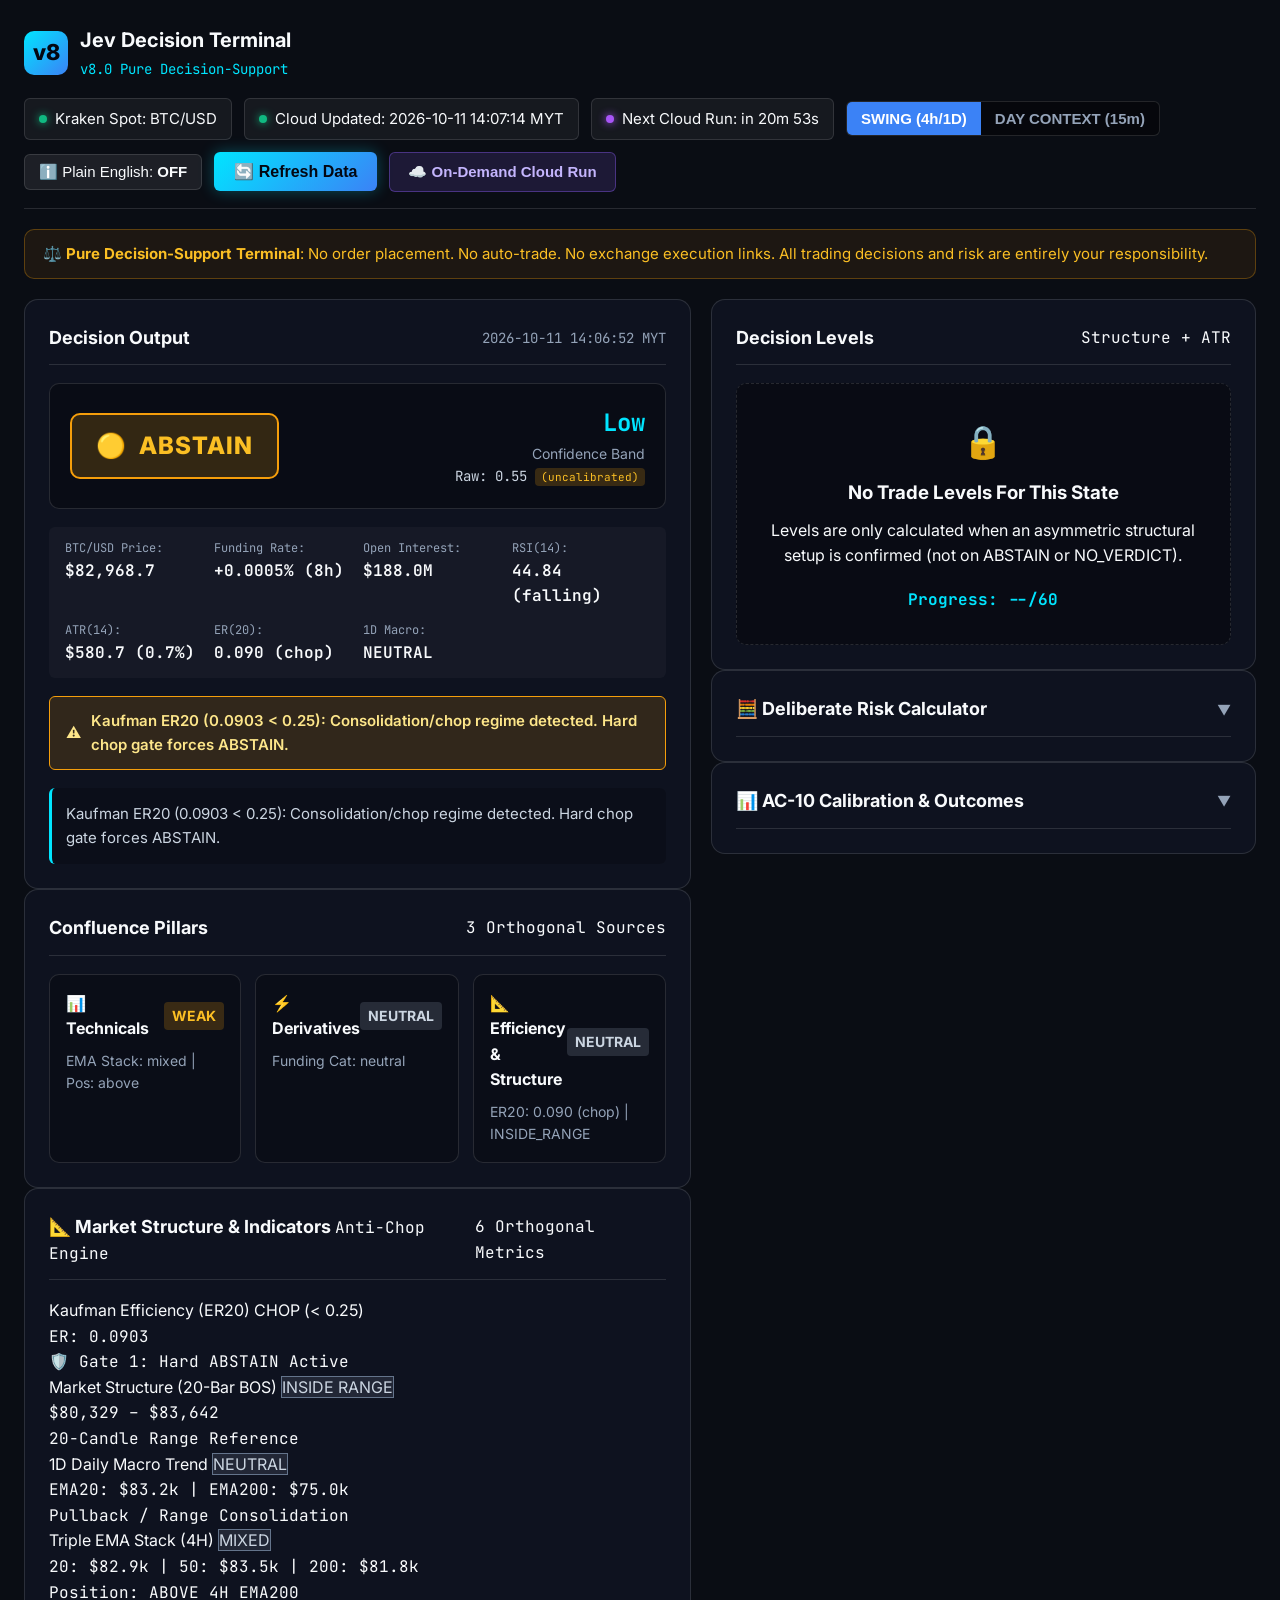
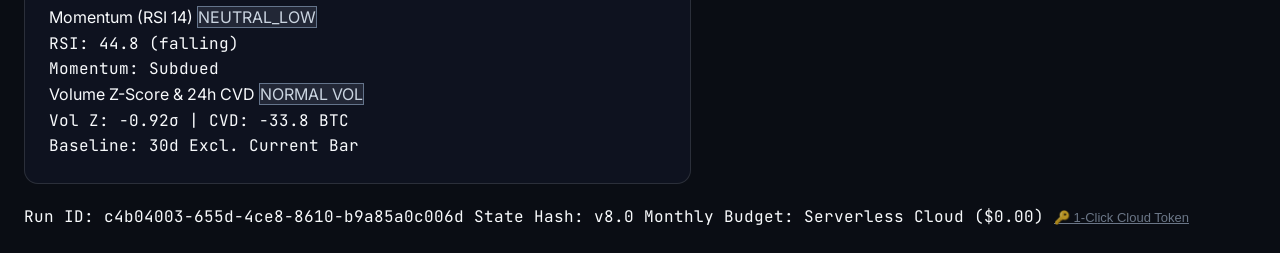
==== commit fd57c504: "feat(indicators): upgrade funding rate 8h normalization, add open interest display, and refine 1D ma" ====
--- a/index.html
+++ b/index.html
@@ -104,6 +104,10 @@
                             <span class="p-val" id="funding-rate">--%</span>
                         </div>
                         <div class="price-item">
+                            <span class="p-label">Open Interest:</span>
+                            <span class="p-val" id="oi-val">$--</span>
+                        </div>
+                        <div class="price-item">
                             <span class="p-label">RSI(14):</span>
                             <span class="p-val" id="rsi-val">--</span>
                         </div>
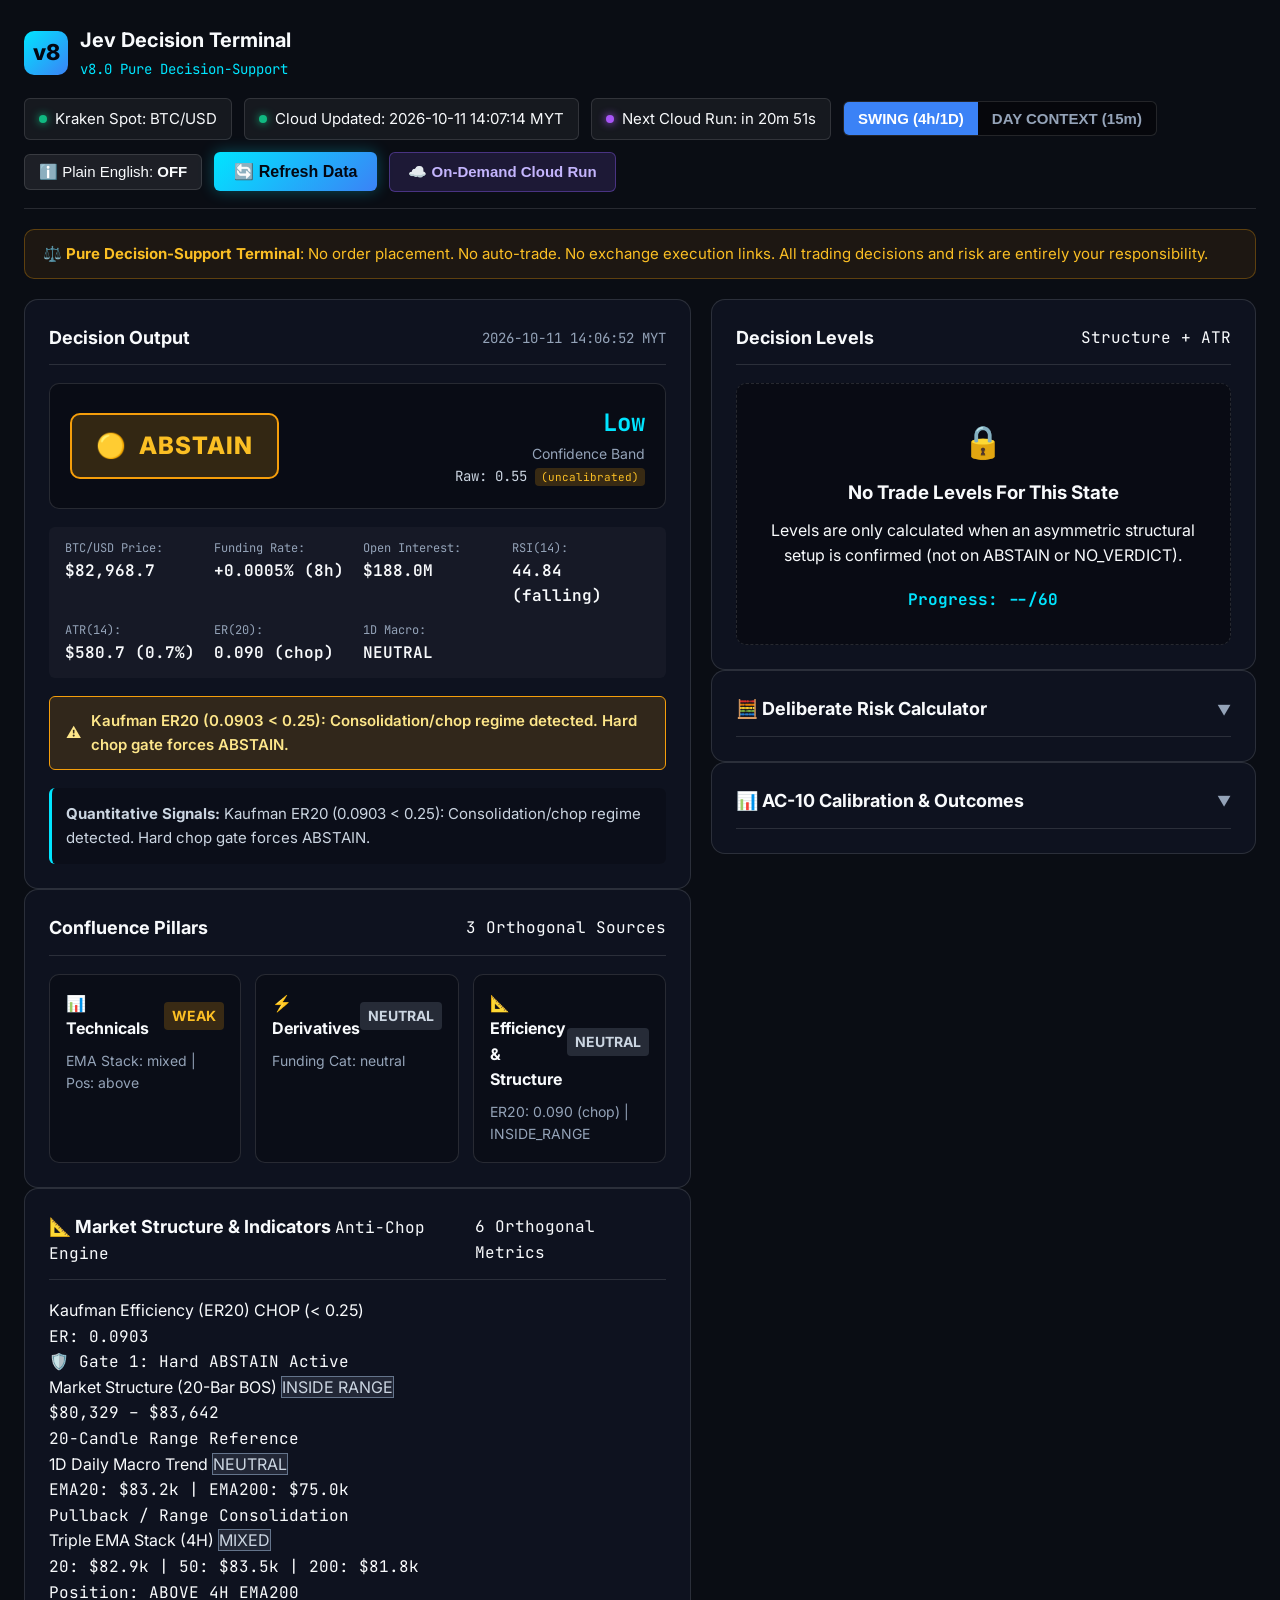
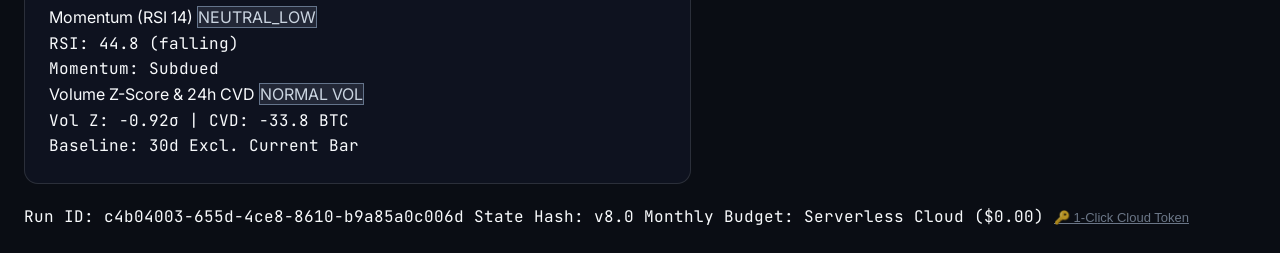
==== commit 1f0ecfa4: "feat(ui): make Plain English toggle interactive with real-time plain English reasons, status glow, a" ====
--- a/index.html
+++ b/index.html
@@ -12,7 +12,7 @@
     <link rel="preconnect" href="https://fonts.googleapis.com">
     <link rel="preconnect" href="https://fonts.gstatic.com" crossorigin>
     <link href="https://fonts.googleapis.com/css2?family=Inter:wght@400;500;600;700&family=JetBrains+Mono:wght@400;500;600;700&display=swap" rel="stylesheet">
-    <link rel="stylesheet" href="app/static/css/style.css?v=8.2.0">
+    <link rel="stylesheet" href="app/static/css/style.css?v=8.3.0">
 </head>
 
 <body>
@@ -85,6 +85,7 @@
                         <div class="verdict-badge badge-neutral" id="verdict-badge">
                             <span class="verdict-icon" id="verdict-icon">⚪</span>
                             <span class="verdict-text" id="verdict-text">READY</span>
+                            <span class="verdict-sub-plain hidden" id="verdict-sub-plain"></span>
                         </div>
                         <div class="confidence-container">
                             <div class="confidence-band font-mono" id="confidence-band">--</div>
@@ -402,7 +403,7 @@
         </footer>
     </div>
 
-    <script src="app/static/js/app.js?v=8.2.0"></script>
+    <script src="app/static/js/app.js?v=8.3.0"></script>
 </body>
 
 </html>
--- a/app/static/css/style.css
+++ b/app/static/css/style.css
@@ -151,6 +151,20 @@
     border-radius: var(--radius-sm);
     cursor: pointer;
     font-size: 15px;
+    transition: all 0.2s ease;
+}
+
+.plain-english-toggle:hover {
+    background: rgba(255, 255, 255, 0.15);
+    border-color: rgba(255, 255, 255, 0.3);
+}
+
+.plain-english-toggle.active {
+    background: rgba(16, 185, 129, 0.2) !important;
+    border-color: #10b981 !important;
+    color: #34d399 !important;
+    box-shadow: 0 0 14px rgba(16, 185, 129, 0.4) !important;
+    font-weight: 700;
 }
 
 .run-btn {
@@ -394,6 +408,57 @@
     font-size: 15px;
     color: var(--text-secondary);
     border-left: 3px solid var(--accent-cyan);
+    transition: all 0.2s ease;
+}
+
+.reasons-box.reasons-plain {
+    background: rgba(16, 185, 129, 0.06);
+    border-left: 4px solid #10b981;
+    color: var(--text-primary);
+    padding: 18px 22px;
+}
+
+.plain-headline {
+    font-size: 16px;
+    font-weight: 700;
+    color: #34d399;
+    margin-bottom: 12px;
+}
+
+.plain-list {
+    margin: 0;
+    padding-left: 20px;
+    display: flex;
+    flex-direction: column;
+    gap: 10px;
+    font-size: 14px;
+    line-height: 1.55;
+    color: #d1d5db;
+}
+
+.plain-list li strong {
+    color: #ffffff;
+}
+
+.plain-action {
+    margin-top: 8px;
+    padding: 10px 14px;
+    background: rgba(245, 158, 11, 0.1);
+    border-radius: var(--radius-sm);
+    border-left: 3px solid #fbbf24;
+    list-style: none;
+    margin-left: -20px;
+    color: #fde68a !important;
+    font-size: 14px;
+}
+
+.verdict-sub-plain {
+    display: block;
+    font-size: 12px;
+    font-weight: 600;
+    letter-spacing: 0.5px;
+    opacity: 0.9;
+    margin-top: 4px;
 }
 
 /* Pillars Card */
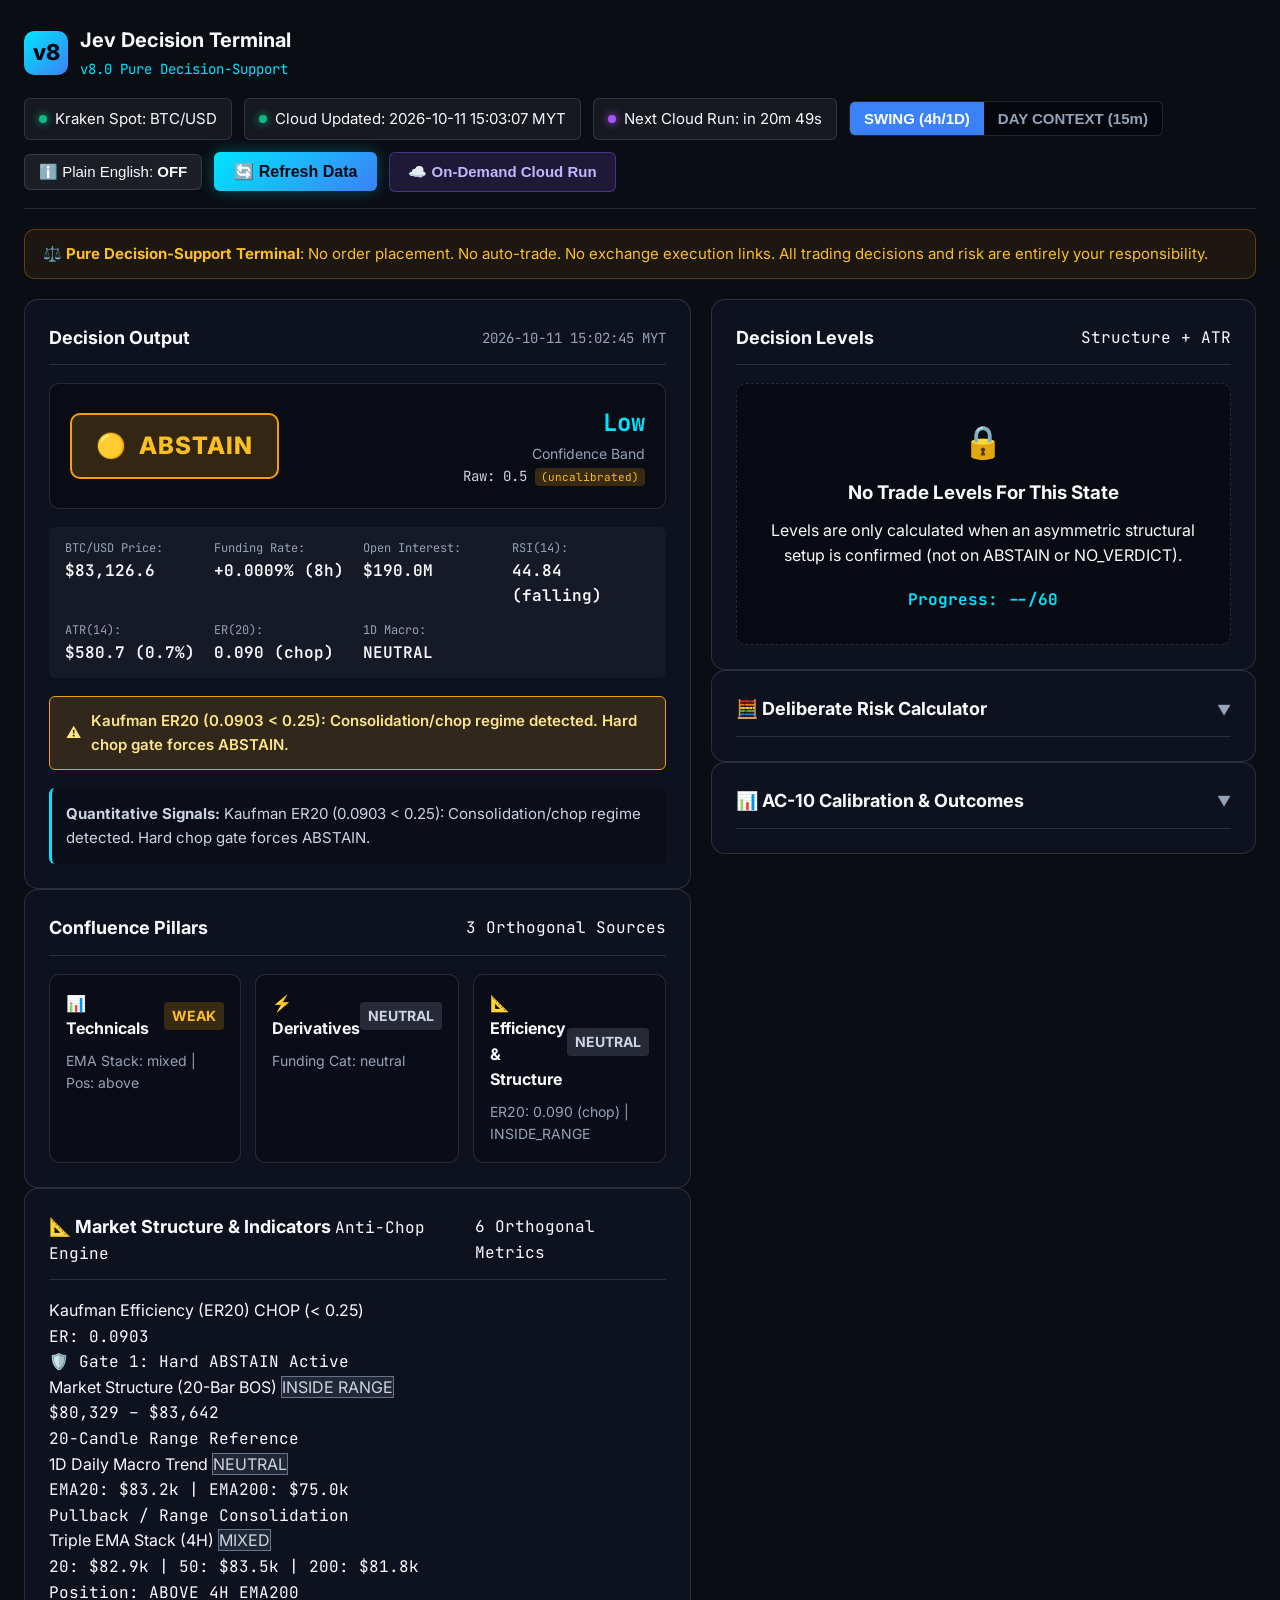
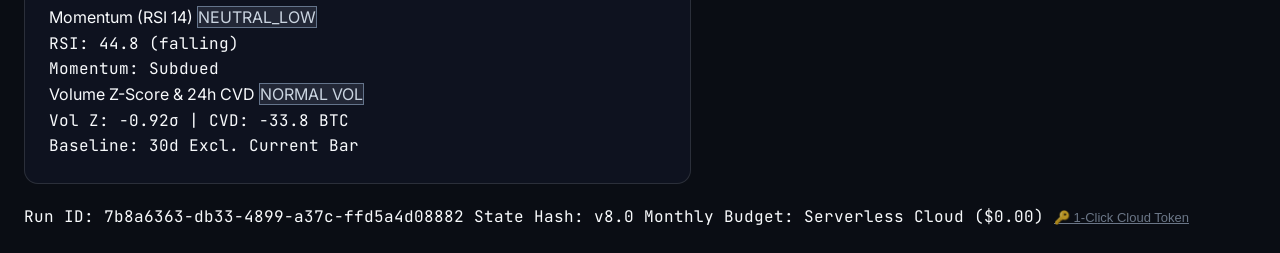
==== commit 79eeaee3: "fix: patch Codex review findings for staleness, level symmetry, token security, and funding scale" ====
--- a/index.html
+++ b/index.html
@@ -403,7 +403,7 @@
         </footer>
     </div>
 
-    <script src="app/static/js/app.js?v=8.3.0"></script>
+    <script src="app/static/js/app.js?v=8.4.0"></script>
 </body>
 
 </html>
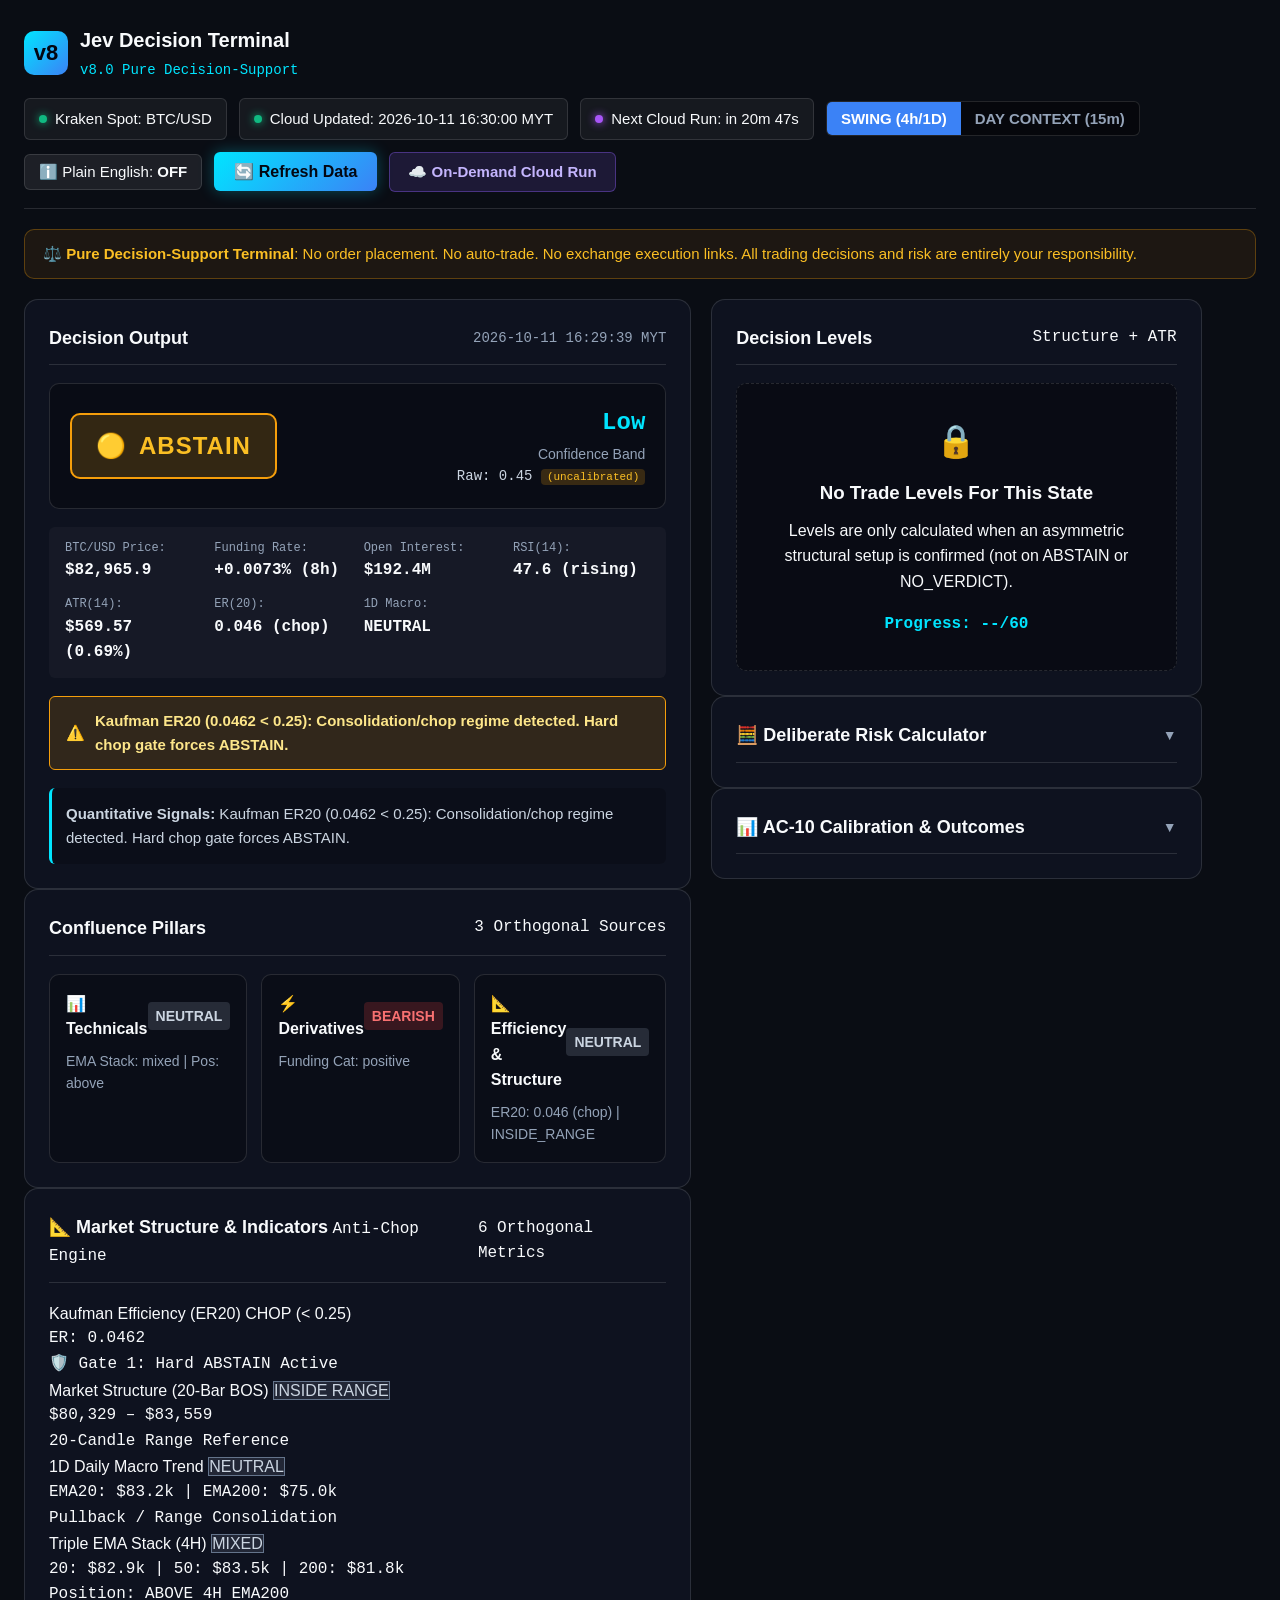
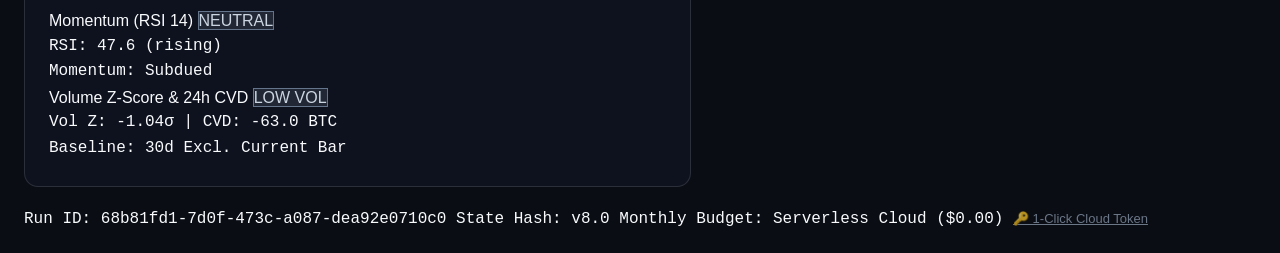
==== commit bc74d5f6: "refactor: enforce hermetic test isolation, add regression coverage, sync single-source index, and ha" ====
--- a/index.html
+++ b/index.html
@@ -7,6 +7,7 @@
     <meta http-equiv="Cache-Control" content="no-cache, no-store, must-revalidate">
     <meta http-equiv="Pragma" content="no-cache">
     <meta http-equiv="Expires" content="0">
+    <meta http-equiv="Content-Security-Policy" content="default-src 'self'; style-src 'self' 'unsafe-inline' https://fonts.googleapis.com; font-src 'self' https://fonts.gstatic.com; script-src 'self'; connect-src 'self' https://api.github.com https://api.kraken.com;">
     <title>Jev v8 — Pure Decision-Support Terminal</title>
     <!-- Fonts -->
     <link rel="preconnect" href="https://fonts.googleapis.com">
